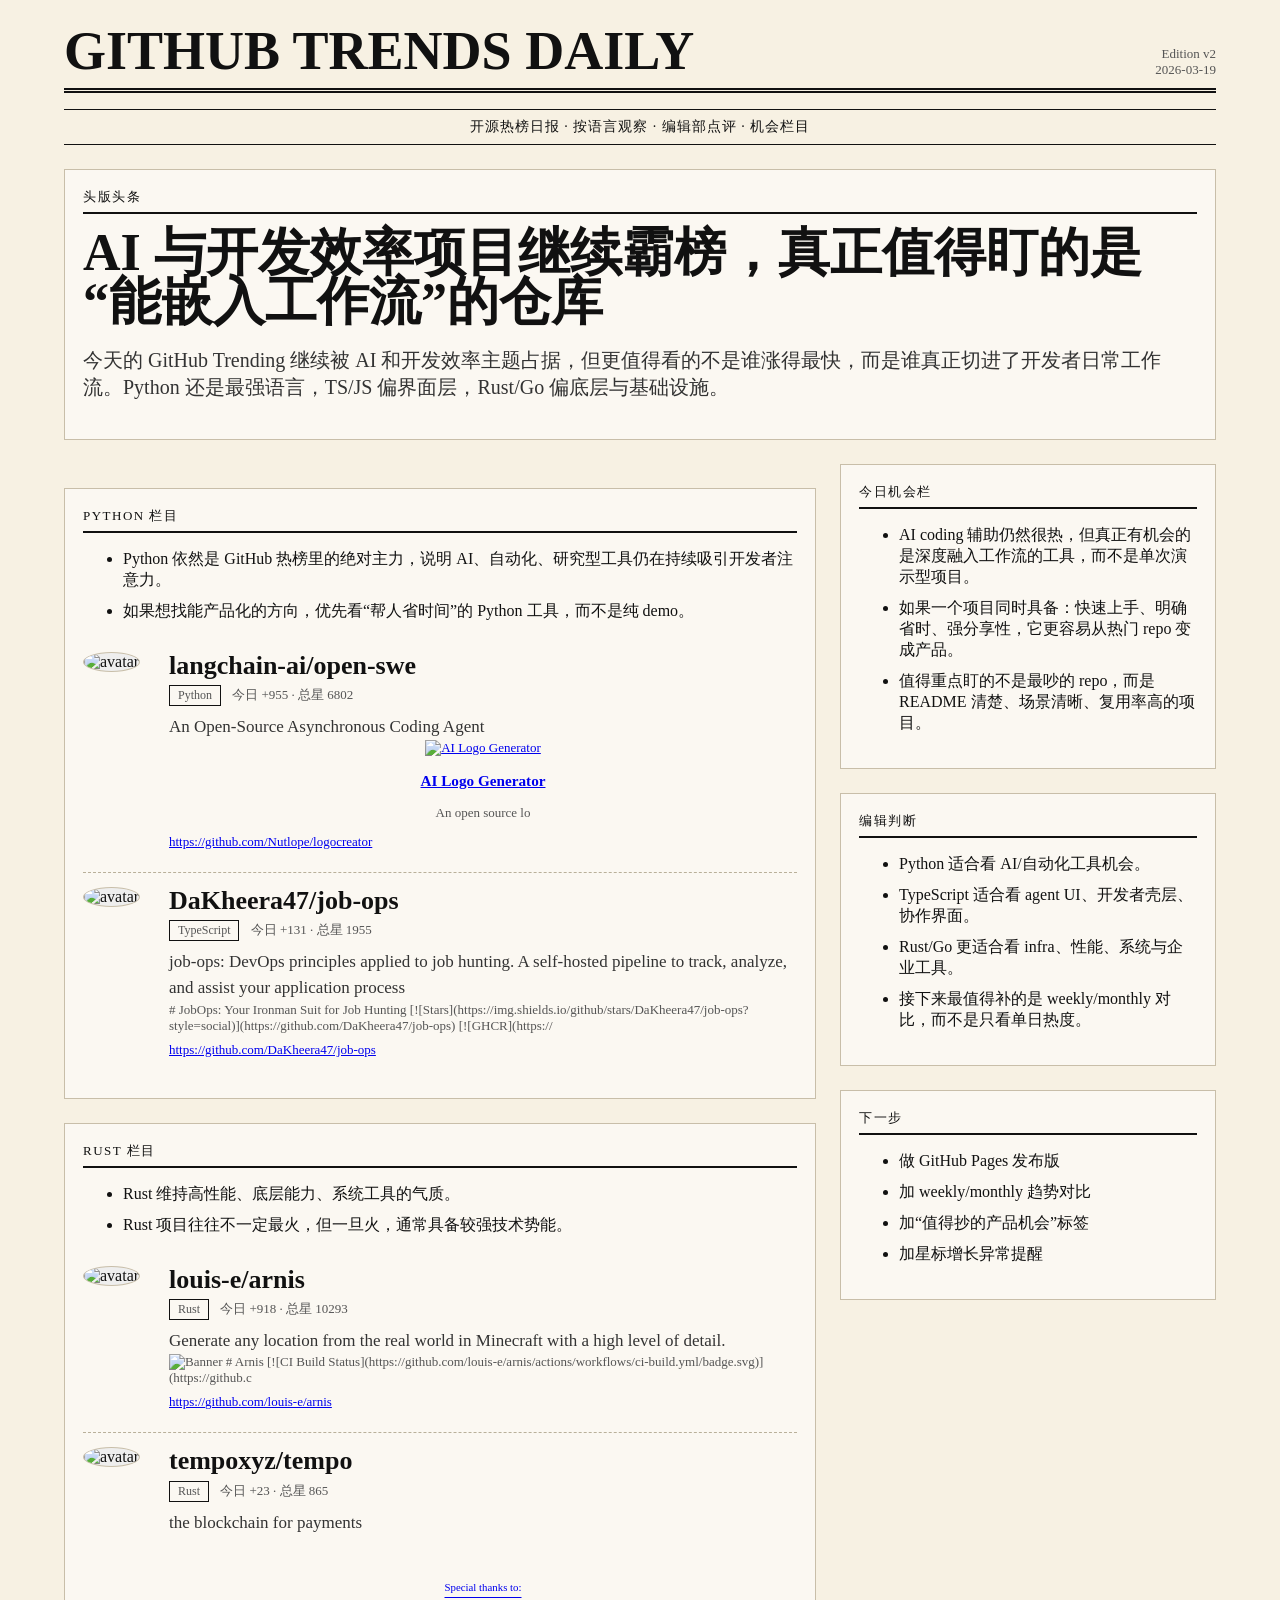
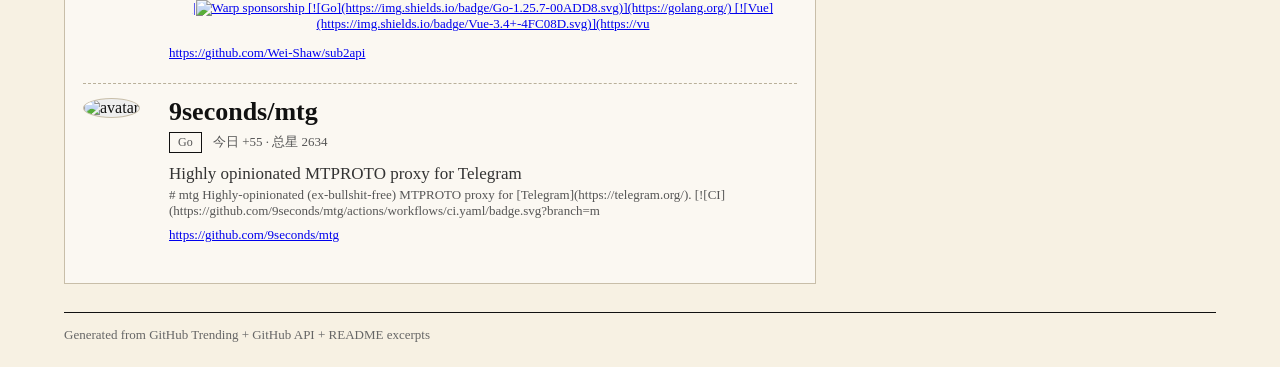
==== index.html @ e5a1c809 "init: publish GitHub Trends Daily site" ====
<!doctype html><html lang='zh-CN'><head><meta charset='utf-8'/><meta name='viewport' content='width=device-width, initial-scale=1'/><title>GitHub Trends Daily v2 - 2026-03-19</title><link rel='stylesheet' href='./assets/styles.css'/></head><body><div class='wrap'><div class='top'><div class='brand'>GitHub Trends Daily</div><div class='edition'>Edition v2<br>2026-03-19</div></div><div class='sub'>开源热榜日报 · 按语言观察 · 编辑部点评 · 机会栏目</div><section class='hero'><div class='section'>头版头条</div><h1>AI 与开发效率项目继续霸榜，真正值得盯的是“能嵌入工作流”的仓库</h1><p>今天的 GitHub Trending 继续被 AI 和开发效率主题占据，但更值得看的不是谁涨得最快，而是谁真正切进了开发者日常工作流。Python 还是最强语言，TS/JS 偏界面层，Rust/Go 偏底层与基础设施。</p></section><div class='grid'><main><section class='panel' style='margin-top:24px;'><div class='section'>PYTHON 栏目</div><ul class='small'><li>Python 依然是 GitHub 热榜里的绝对主力，说明 AI、自动化、研究型工具仍在持续吸引开发者注意力。</li><li>如果想找能产品化的方向，优先看“帮人省时间”的 Python 工具，而不是纯 demo。</li></ul><article class='repo'><div><img class='avatar' src='https://avatars.githubusercontent.com/u/126733545?v=4' alt='avatar'></div><div><h3 class='title'>langchain-ai/open-swe</h3><div class='meta'><span class='tag'>Python</span> 今日 +955 · 总星 6802</div><div class='desc'>An Open-Source Asynchronous Coding Agent</div><div class='meta'><div align="center"> <a href="https://github.com/langchain-ai/open-swe"> <picture> <source media="(prefers-color-scheme: dark)" srcset="static/dark.svg"> <source media="(prefers-co</div><div class='meta'><a href='https://github.com/langchain-ai/open-swe' target='_blank'>https://github.com/langchain-ai/open-swe</a></div></div></article><article class='repo'><div><img class='avatar' src='' alt='avatar'></div><div><h3 class='title'>sponsors/unslothai</h3><div class='meta'><span class='tag'>Python</span> 今日 +1,259 · 总星 ?</div><div class='desc'>暂无描述。</div><div class='meta'></div><div class='meta'><a href='https://github.com/sponsors/unslothai' target='_blank'>https://github.com/sponsors/unslothai</a></div></div></article><article class='repo'><div><img class='avatar' src='https://avatars.githubusercontent.com/u/206978897?v=4' alt='avatar'></div><div><h3 class='title'>newton-physics/newton</h3><div class='meta'><span class='tag'>Python</span> 今日 +345 · 总星 3106</div><div class='desc'>An open-source, GPU-accelerated physics simulation engine built upon NVIDIA Warp, specifically targeting roboticists and simulation researchers.</div><div class='meta'>[![License](https://img.shields.io/badge/License-Apache_2.0-blue.svg)](https://opensource.org/licenses/Apache-2.0) ![GitHub commit activity](https://img.shields.io/github/commit-ac</div><div class='meta'><a href='https://github.com/newton-physics/newton' target='_blank'>https://github.com/newton-physics/newton</a></div></div></article></section><section class='panel' style='margin-top:24px;'><div class='section'>TYPESCRIPT 栏目</div><ul class='small'><li>TypeScript 热榜更偏前端交互、agent 外壳、开发者工作台。</li><li>这类项目更容易变成“看起来很酷”，但是否高频使用要打问号。</li></ul><article class='repo'><div><img class='avatar' src='https://avatars.githubusercontent.com/u/189210346?v=4' alt='avatar'></div><div><h3 class='title'>shareAI-lab/learn-claude-code</h3><div class='meta'><span class='tag'>TypeScript</span> 今日 +1,458 · 总星 33230</div><div class='desc'>Bash is all you need -  A nano claude code–like 「agent harness」, built from 0 to 1</div><div class='meta'>[English](./README.md) | [中文](./README-zh.md) | [日本語](./README-ja.md) # Learn Claude Code -- Harness Engineering for Real Agents ## The Model IS the Agent Before we talk about code</div><div class='meta'><a href='https://github.com/shareAI-lab/learn-claude-code' target='_blank'>https://github.com/shareAI-lab/learn-claude-code</a></div></div></article><article class='repo'><div><img class='avatar' src='https://avatars.githubusercontent.com/u/63742054?v=4' alt='avatar'></div><div><h3 class='title'>Nutlope/logocreator</h3><div class='meta'><span class='tag'>TypeScript</span> 今日 +50 · 总星 6486</div><div class='desc'>A free + OSS logo generator powered by Flux on Together AI</div><div class='meta'><a href="https://www.logo-creator.io"> <img alt="AI Logo Generator" src="./public/og-image.png"> <h1 align="center">AI Logo Generator</h1> </a> <p align="center"> An open source lo</div><div class='meta'><a href='https://github.com/Nutlope/logocreator' target='_blank'>https://github.com/Nutlope/logocreator</a></div></div></article><article class='repo'><div><img class='avatar' src='https://avatars.githubusercontent.com/u/53654735?v=4' alt='avatar'></div><div><h3 class='title'>DaKheera47/job-ops</h3><div class='meta'><span class='tag'>TypeScript</span> 今日 +131 · 总星 1955</div><div class='desc'>job-ops: DevOps principles applied to job hunting. A self-hosted pipeline to track, analyze, and assist your application process</div><div class='meta'># JobOps: Your Ironman Suit for Job Hunting [![Stars](https://img.shields.io/github/stars/DaKheera47/job-ops?style=social)](https://github.com/DaKheera47/job-ops) [![GHCR](https://</div><div class='meta'><a href='https://github.com/DaKheera47/job-ops' target='_blank'>https://github.com/DaKheera47/job-ops</a></div></div></article></section><section class='panel' style='margin-top:24px;'><div class='section'>RUST 栏目</div><ul class='small'><li>Rust 维持高性能、底层能力、系统工具的气质。</li><li>Rust 项目往往不一定最火，但一旦火，通常具备较强技术势能。</li></ul><article class='repo'><div><img class='avatar' src='https://avatars.githubusercontent.com/u/44675238?v=4' alt='avatar'></div><div><h3 class='title'>louis-e/arnis</h3><div class='meta'><span class='tag'>Rust</span> 今日 +918 · 总星 10293</div><div class='desc'>Generate any location from the real world in Minecraft with a high level of detail.</div><div class='meta'><img src="assets/git/banner.png" width="100%" alt="Banner"> # Arnis [![CI Build Status](https://github.com/louis-e/arnis/actions/workflows/ci-build.yml/badge.svg)](https://github.c</div><div class='meta'><a href='https://github.com/louis-e/arnis' target='_blank'>https://github.com/louis-e/arnis</a></div></div></article><article class='repo'><div><img class='avatar' src='https://avatars.githubusercontent.com/u/211589300?v=4' alt='avatar'></div><div><h3 class='title'>tempoxyz/tempo</h3><div class='meta'><span class='tag'>Rust</span> 今日 +23 · 总星 865</div><div class='desc'>the blockchain for payments</div><div class='meta'><br> <br> <p align="center"> <a href="https://tempo.xyz"> <picture> <source media="(prefers-color-scheme: dark)" srcset="https://raw.githubusercontent.com/tempoxyz/.github/refs/hea</div><div class='meta'><a href='https://github.com/tempoxyz/tempo' target='_blank'>https://github.com/tempoxyz/tempo</a></div></div></article><article class='repo'><div><img class='avatar' src='https://avatars.githubusercontent.com/u/17523360?v=4' alt='avatar'></div><div><h3 class='title'>sxyazi/yazi</h3><div class='meta'><span class='tag'>Rust</span> 今日 +163 · 总星 34748</div><div class='desc'>💥 Blazing fast terminal file manager written in Rust, based on async I/O.</div><div class='meta'><div align="center"> <sup>Special thanks to:</sup><br> |<a href="https://go.warp.dev/yazi" target="_blank"><img alt="Warp sponsorship" width=350 src="https://github.com/warpdotdev/</div><div class='meta'><a href='https://github.com/sxyazi/yazi' target='_blank'>https://github.com/sxyazi/yazi</a></div></div></article></section><section class='panel' style='margin-top:24px;'><div class='section'>GO 栏目</div><ul class='small'><li>Go 更适合云基础设施、服务端工具和运维相关方向。</li><li>如果想看“企业会不会真用”，Go 榜单通常比纯前端榜单更有参考性。</li></ul><article class='repo'><div><img class='avatar' src='' alt='avatar'></div><div><h3 class='title'>sponsors/mudler</h3><div class='meta'><span class='tag'>Go</span> 今日 +144 · 总星 ?</div><div class='desc'>暂无描述。</div><div class='meta'></div><div class='meta'><a href='https://github.com/sponsors/mudler' target='_blank'>https://github.com/sponsors/mudler</a></div></div></article><article class='repo'><div><img class='avatar' src='https://avatars.githubusercontent.com/u/26101719?v=4' alt='avatar'></div><div><h3 class='title'>Wei-Shaw/sub2api</h3><div class='meta'><span class='tag'>Go</span> 今日 +442 · 总星 7060</div><div class='desc'>Sub2API-CRS2 一站式开源中转服务，让 Claude、Openai 、Gemini、Antigravity订阅统一接入，支持拼车共享，更高效分摊成本，原生工具无缝使用。</div><div class='meta'># Sub2API <div align="center"> [![Go](https://img.shields.io/badge/Go-1.25.7-00ADD8.svg)](https://golang.org/) [![Vue](https://img.shields.io/badge/Vue-3.4+-4FC08D.svg)](https://vu</div><div class='meta'><a href='https://github.com/Wei-Shaw/sub2api' target='_blank'>https://github.com/Wei-Shaw/sub2api</a></div></div></article><article class='repo'><div><img class='avatar' src='https://avatars.githubusercontent.com/u/831613?v=4' alt='avatar'></div><div><h3 class='title'>9seconds/mtg</h3><div class='meta'><span class='tag'>Go</span> 今日 +55 · 总星 2634</div><div class='desc'>Highly opinionated MTPROTO proxy for Telegram</div><div class='meta'># mtg Highly-opinionated (ex-bullshit-free) MTPROTO proxy for [Telegram](https://telegram.org/). [![CI](https://github.com/9seconds/mtg/actions/workflows/ci.yaml/badge.svg?branch=m</div><div class='meta'><a href='https://github.com/9seconds/mtg' target='_blank'>https://github.com/9seconds/mtg</a></div></div></article></section></main><aside><section class='card'><div class='section'>今日机会栏</div><ul class='small'><li>AI coding 辅助仍然很热，但真正有机会的是深度融入工作流的工具，而不是单次演示型项目。</li><li>如果一个项目同时具备：快速上手、明确省时、强分享性，它更容易从热门 repo 变成产品。</li><li>值得重点盯的不是最吵的 repo，而是 README 清楚、场景清晰、复用率高的项目。</li></ul></section><section class='card' style='margin-top:24px;'><div class='section'>编辑判断</div><ul class='small'><li>Python 适合看 AI/自动化工具机会。</li><li>TypeScript 适合看 agent UI、开发者壳层、协作界面。</li><li>Rust/Go 更适合看 infra、性能、系统与企业工具。</li><li>接下来最值得补的是 weekly/monthly 对比，而不是只看单日热度。</li></ul></section><section class='card' style='margin-top:24px;'><div class='section'>下一步</div><ul class='small'><li>做 GitHub Pages 发布版</li><li>加 weekly/monthly 趋势对比</li><li>加“值得抄的产品机会”标签</li><li>加星标增长异常提醒</li></ul></section></aside></div><div class='footer'>Generated from GitHub Trending + GitHub API + README excerpts</div></div></body></html>
---- assets/styles.css ----
:root{--paper:#f7f1e3;--ink:#111;--muted:#555;--line:#c8bea9;}*{box-sizing:border-box}body{margin:0;background:var(--paper);color:var(--ink);font-family:Georgia,"Times New Roman",serif}.wrap{max-width:1200px;margin:0 auto;padding:24px}.top{display:flex;justify-content:space-between;align-items:end;border-bottom:5px double #111;padding-bottom:10px}.brand{font-size:54px;font-weight:700;text-transform:uppercase;line-height:1}.edition{text-align:right;color:var(--muted);font-size:13px}.sub{margin:16px 0 24px;padding:8px 0;border-top:1px solid #111;border-bottom:1px solid #111;text-align:center;text-transform:uppercase;letter-spacing:1px;font-size:14px}.hero{border:1px solid var(--line);padding:18px;background:rgba(255,255,255,.55)}.hero h1{font-size:52px;line-height:.95;margin:0 0 12px}.hero p{font-size:20px;color:#333}.grid{display:grid;grid-template-columns:2fr 1fr;gap:24px;margin-top:24px}.panel,.card{border:1px solid var(--line);padding:18px;background:rgba(255,255,255,.55)}.section{font-size:13px;text-transform:uppercase;letter-spacing:1.5px;border-bottom:2px solid #111;padding-bottom:6px;margin-bottom:14px}.repo{display:grid;grid-template-columns:72px 1fr;gap:14px;padding:14px 0;border-bottom:1px dashed #b9b09a}.repo:last-child{border-bottom:none}.avatar{width:72px;height:72px;border-radius:50%;border:1px solid var(--line);object-fit:cover;background:#eee}.title{font-size:26px;line-height:1.05;margin:0 0 6px}.meta{font-size:13px;color:var(--muted);margin-bottom:8px}.desc{font-size:17px;line-height:1.55;color:#333}.tag{display:inline-block;border:1px solid #111;padding:2px 8px;font-size:12px;margin-right:8px}.small li{margin-bottom:10px}.footer{margin-top:28px;padding-top:14px;border-top:1px solid #111;color:#666;font-size:13px}@media (max-width:960px){.grid{grid-template-columns:1fr}.brand{font-size:40px}.hero h1{font-size:38px}.repo{grid-template-columns:1fr}.avatar{width:56px;height:56px}}
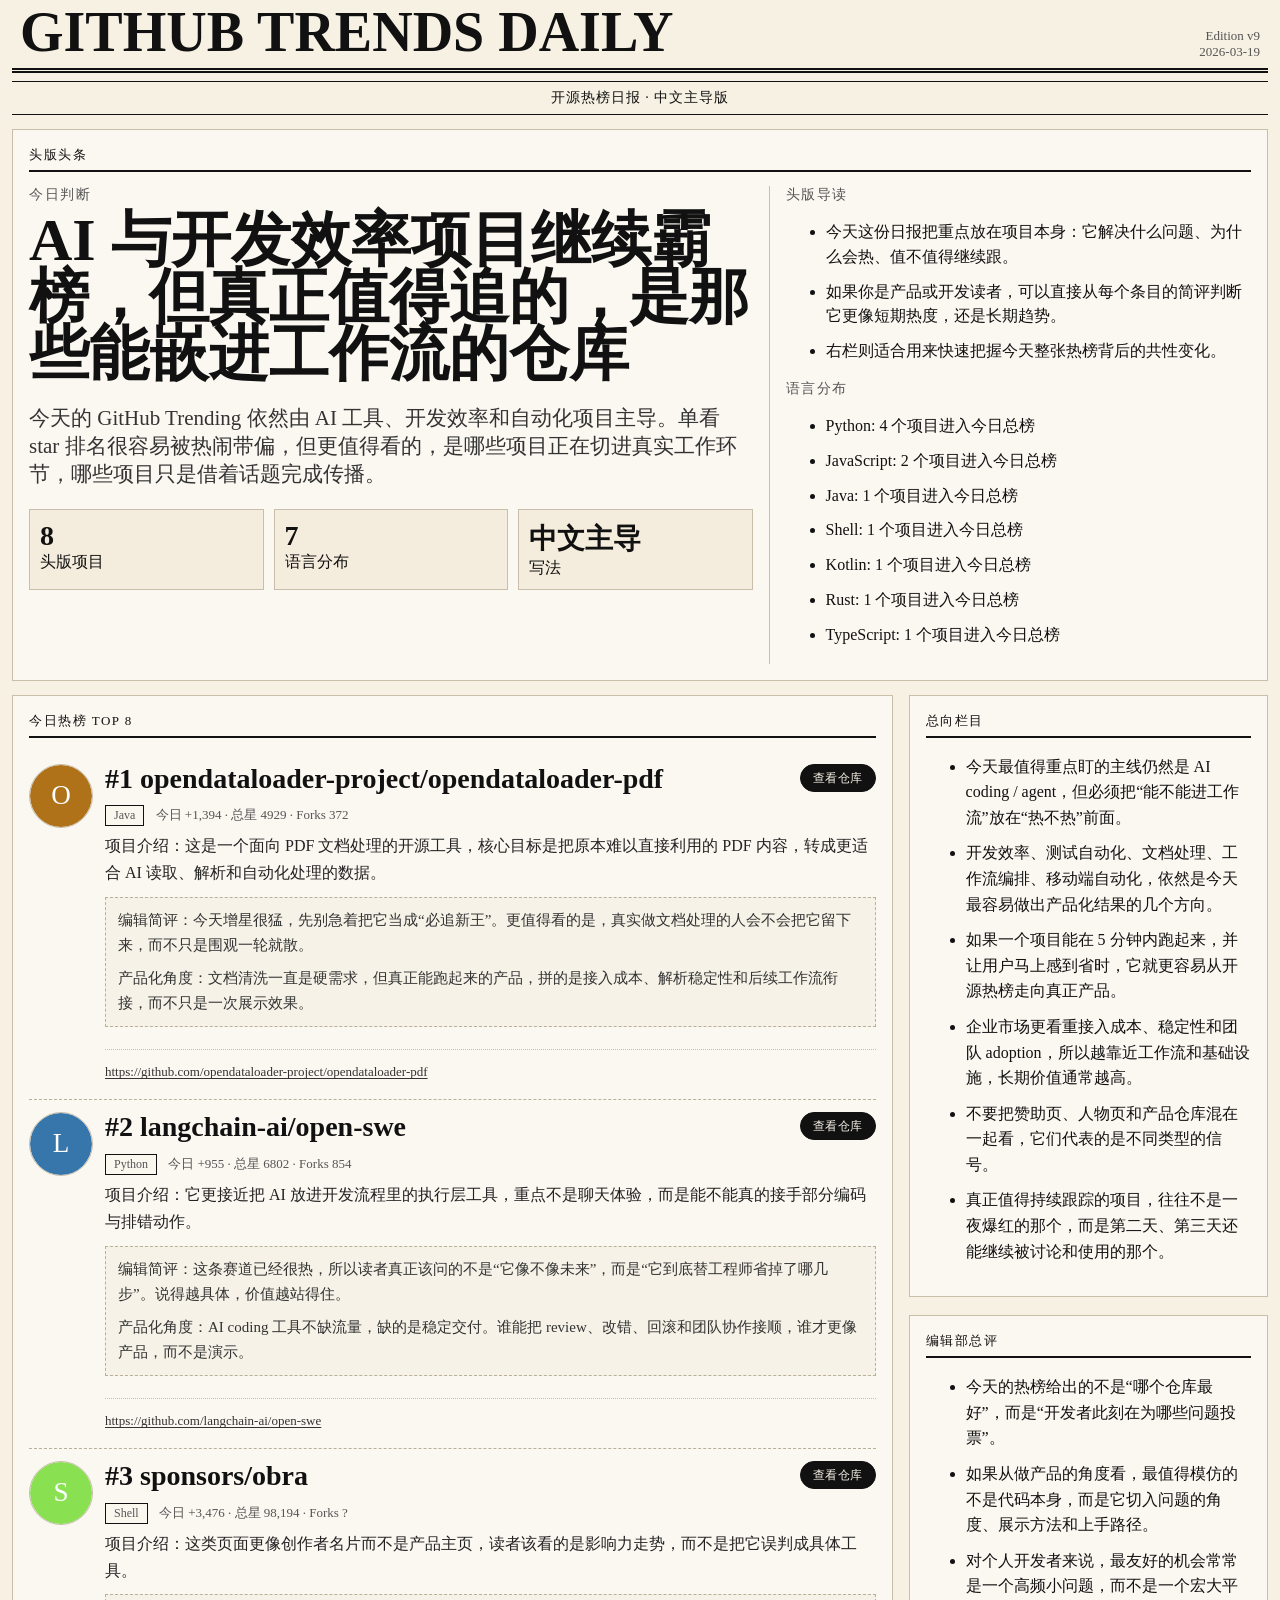
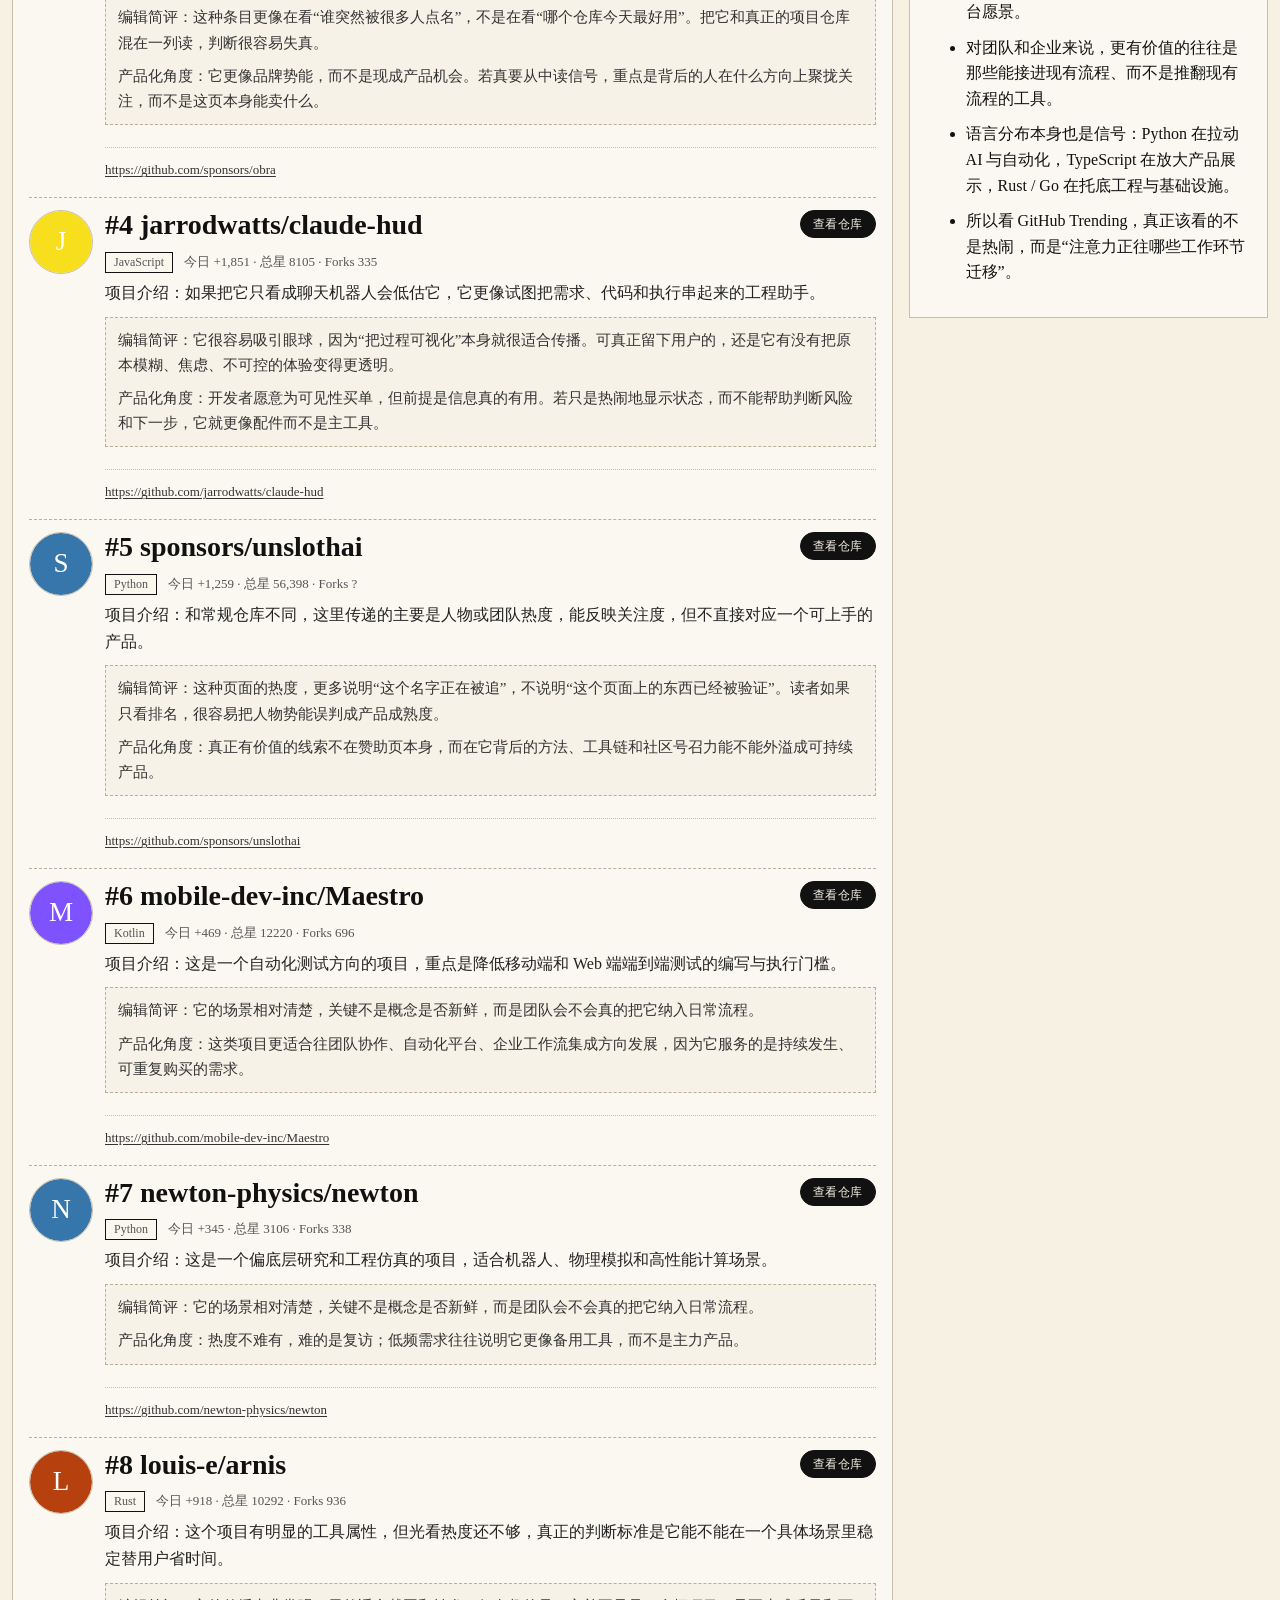
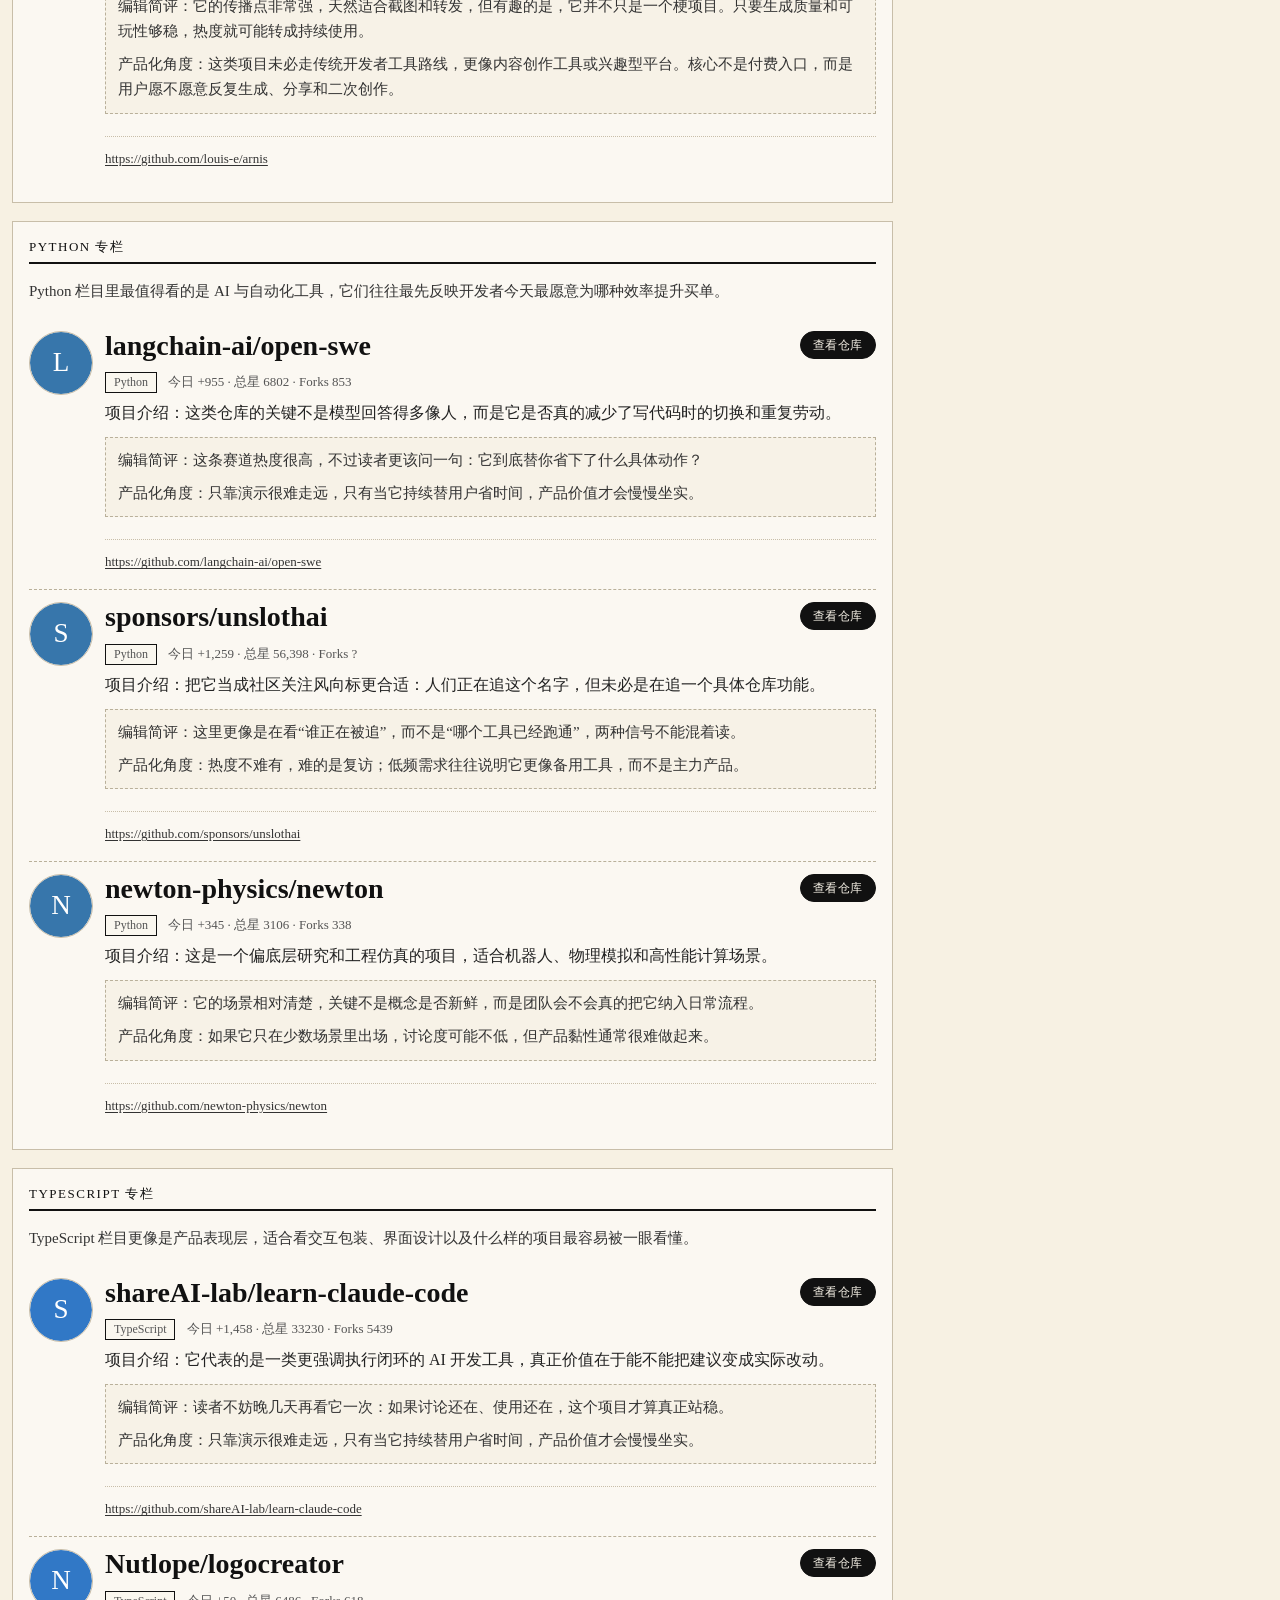
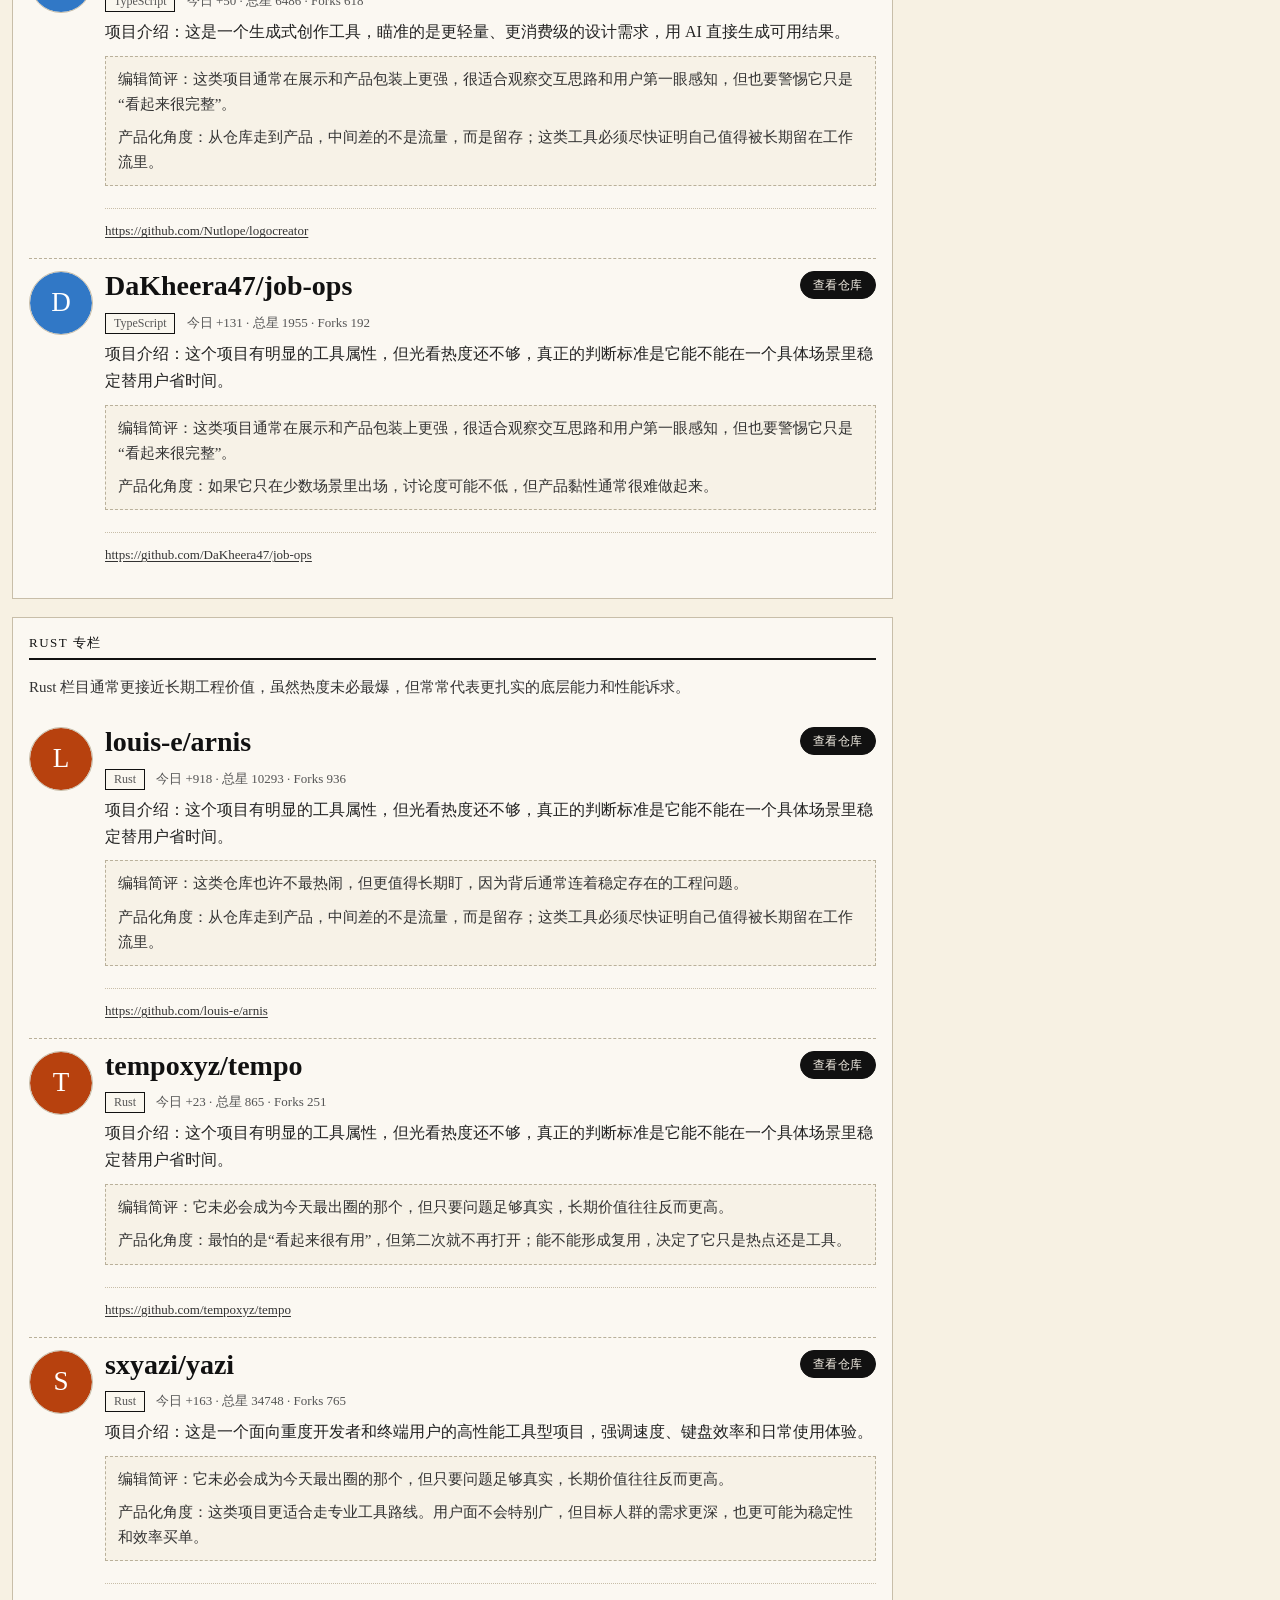
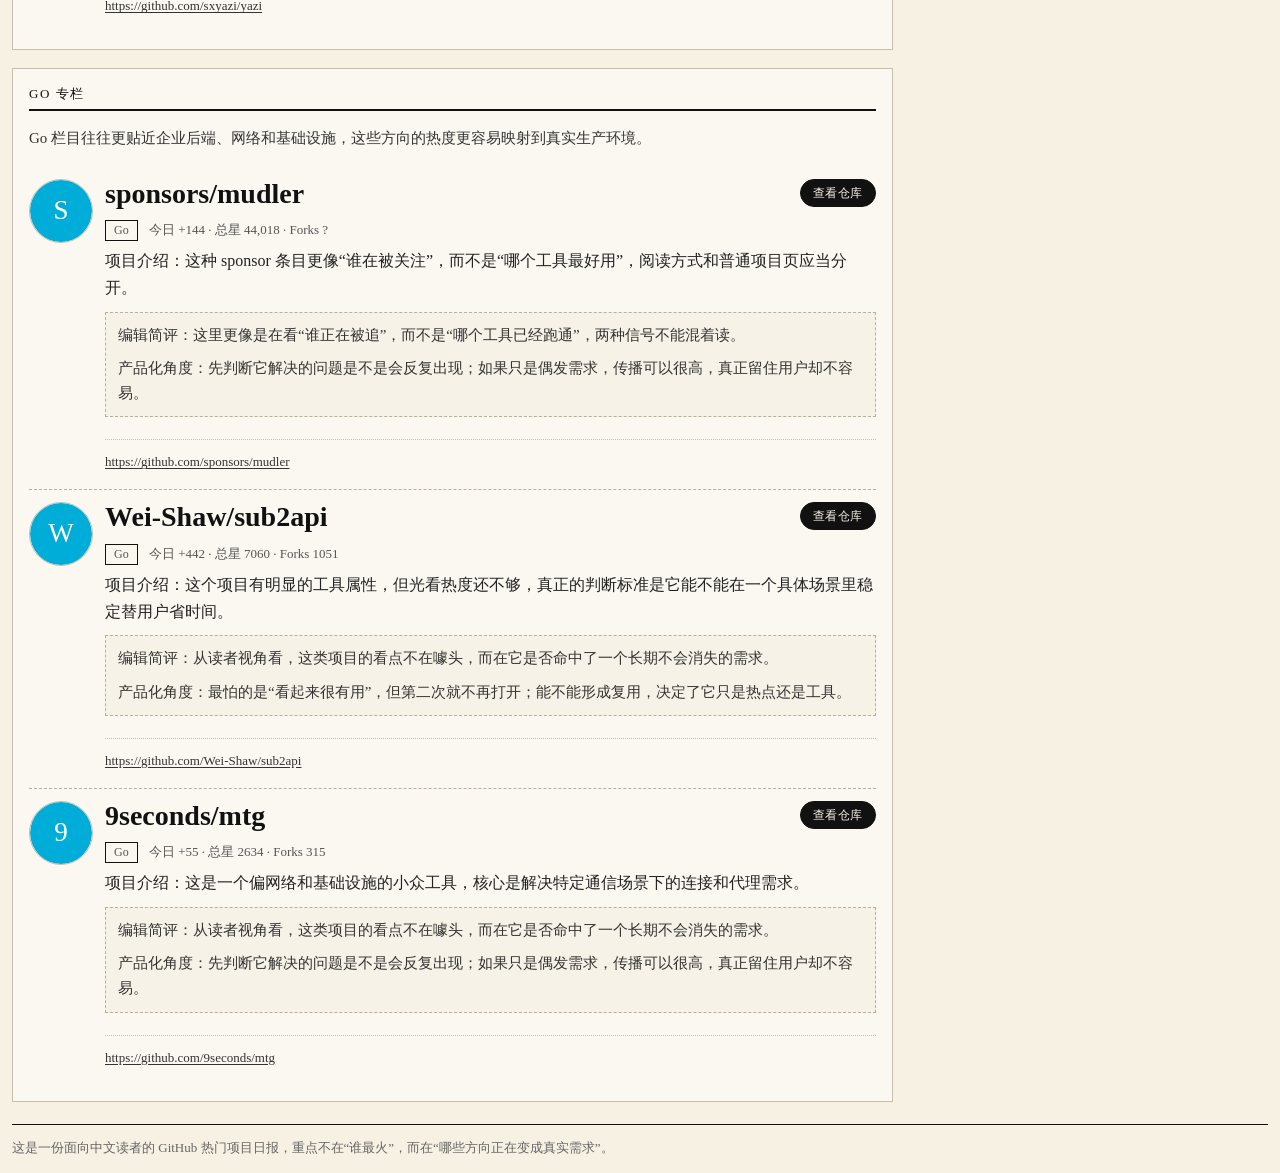
==== commit 3b65ec9e: "chore: publish latest local site snapshot" ====
--- a/index.html
+++ b/index.html
@@ -1 +1 @@
-<!doctype html><html lang='zh-CN'><head><meta charset='utf-8'/><meta name='viewport' content='width=device-width, initial-scale=1'/><title>GitHub Trends Daily v2 - 2026-03-19</title><link rel='stylesheet' href='./assets/styles.css'/></head><body><div class='wrap'><div class='top'><div class='brand'>GitHub Trends Daily</div><div class='edition'>Edition v2<br>2026-03-19</div></div><div class='sub'>开源热榜日报 · 按语言观察 · 编辑部点评 · 机会栏目</div><section class='hero'><div class='section'>头版头条</div><h1>AI 与开发效率项目继续霸榜，真正值得盯的是“能嵌入工作流”的仓库</h1><p>今天的 GitHub Trending 继续被 AI 和开发效率主题占据，但更值得看的不是谁涨得最快，而是谁真正切进了开发者日常工作流。Python 还是最强语言，TS/JS 偏界面层，Rust/Go 偏底层与基础设施。</p></section><div class='grid'><main><section class='panel' style='margin-top:24px;'><div class='section'>PYTHON 栏目</div><ul class='small'><li>Python 依然是 GitHub 热榜里的绝对主力，说明 AI、自动化、研究型工具仍在持续吸引开发者注意力。</li><li>如果想找能产品化的方向，优先看“帮人省时间”的 Python 工具，而不是纯 demo。</li></ul><article class='repo'><div><img class='avatar' src='https://avatars.githubusercontent.com/u/126733545?v=4' alt='avatar'></div><div><h3 class='title'>langchain-ai/open-swe</h3><div class='meta'><span class='tag'>Python</span> 今日 +955 · 总星 6802</div><div class='desc'>An Open-Source Asynchronous Coding Agent</div><div class='meta'><div align="center"> <a href="https://github.com/langchain-ai/open-swe"> <picture> <source media="(prefers-color-scheme: dark)" srcset="static/dark.svg"> <source media="(prefers-co</div><div class='meta'><a href='https://github.com/langchain-ai/open-swe' target='_blank'>https://github.com/langchain-ai/open-swe</a></div></div></article><article class='repo'><div><img class='avatar' src='' alt='avatar'></div><div><h3 class='title'>sponsors/unslothai</h3><div class='meta'><span class='tag'>Python</span> 今日 +1,259 · 总星 ?</div><div class='desc'>暂无描述。</div><div class='meta'></div><div class='meta'><a href='https://github.com/sponsors/unslothai' target='_blank'>https://github.com/sponsors/unslothai</a></div></div></article><article class='repo'><div><img class='avatar' src='https://avatars.githubusercontent.com/u/206978897?v=4' alt='avatar'></div><div><h3 class='title'>newton-physics/newton</h3><div class='meta'><span class='tag'>Python</span> 今日 +345 · 总星 3106</div><div class='desc'>An open-source, GPU-accelerated physics simulation engine built upon NVIDIA Warp, specifically targeting roboticists and simulation researchers.</div><div class='meta'>[![License](https://img.shields.io/badge/License-Apache_2.0-blue.svg)](https://opensource.org/licenses/Apache-2.0) ![GitHub commit activity](https://img.shields.io/github/commit-ac</div><div class='meta'><a href='https://github.com/newton-physics/newton' target='_blank'>https://github.com/newton-physics/newton</a></div></div></article></section><section class='panel' style='margin-top:24px;'><div class='section'>TYPESCRIPT 栏目</div><ul class='small'><li>TypeScript 热榜更偏前端交互、agent 外壳、开发者工作台。</li><li>这类项目更容易变成“看起来很酷”，但是否高频使用要打问号。</li></ul><article class='repo'><div><img class='avatar' src='https://avatars.githubusercontent.com/u/189210346?v=4' alt='avatar'></div><div><h3 class='title'>shareAI-lab/learn-claude-code</h3><div class='meta'><span class='tag'>TypeScript</span> 今日 +1,458 · 总星 33230</div><div class='desc'>Bash is all you need -  A nano claude code–like 「agent harness」, built from 0 to 1</div><div class='meta'>[English](./README.md) | [中文](./README-zh.md) | [日本語](./README-ja.md) # Learn Claude Code -- Harness Engineering for Real Agents ## The Model IS the Agent Before we talk about code</div><div class='meta'><a href='https://github.com/shareAI-lab/learn-claude-code' target='_blank'>https://github.com/shareAI-lab/learn-claude-code</a></div></div></article><article class='repo'><div><img class='avatar' src='https://avatars.githubusercontent.com/u/63742054?v=4' alt='avatar'></div><div><h3 class='title'>Nutlope/logocreator</h3><div class='meta'><span class='tag'>TypeScript</span> 今日 +50 · 总星 6486</div><div class='desc'>A free + OSS logo generator powered by Flux on Together AI</div><div class='meta'><a href="https://www.logo-creator.io"> <img alt="AI Logo Generator" src="./public/og-image.png"> <h1 align="center">AI Logo Generator</h1> </a> <p align="center"> An open source lo</div><div class='meta'><a href='https://github.com/Nutlope/logocreator' target='_blank'>https://github.com/Nutlope/logocreator</a></div></div></article><article class='repo'><div><img class='avatar' src='https://avatars.githubusercontent.com/u/53654735?v=4' alt='avatar'></div><div><h3 class='title'>DaKheera47/job-ops</h3><div class='meta'><span class='tag'>TypeScript</span> 今日 +131 · 总星 1955</div><div class='desc'>job-ops: DevOps principles applied to job hunting. A self-hosted pipeline to track, analyze, and assist your application process</div><div class='meta'># JobOps: Your Ironman Suit for Job Hunting [![Stars](https://img.shields.io/github/stars/DaKheera47/job-ops?style=social)](https://github.com/DaKheera47/job-ops) [![GHCR](https://</div><div class='meta'><a href='https://github.com/DaKheera47/job-ops' target='_blank'>https://github.com/DaKheera47/job-ops</a></div></div></article></section><section class='panel' style='margin-top:24px;'><div class='section'>RUST 栏目</div><ul class='small'><li>Rust 维持高性能、底层能力、系统工具的气质。</li><li>Rust 项目往往不一定最火，但一旦火，通常具备较强技术势能。</li></ul><article class='repo'><div><img class='avatar' src='https://avatars.githubusercontent.com/u/44675238?v=4' alt='avatar'></div><div><h3 class='title'>louis-e/arnis</h3><div class='meta'><span class='tag'>Rust</span> 今日 +918 · 总星 10293</div><div class='desc'>Generate any location from the real world in Minecraft with a high level of detail.</div><div class='meta'><img src="assets/git/banner.png" width="100%" alt="Banner"> # Arnis [![CI Build Status](https://github.com/louis-e/arnis/actions/workflows/ci-build.yml/badge.svg)](https://github.c</div><div class='meta'><a href='https://github.com/louis-e/arnis' target='_blank'>https://github.com/louis-e/arnis</a></div></div></article><article class='repo'><div><img class='avatar' src='https://avatars.githubusercontent.com/u/211589300?v=4' alt='avatar'></div><div><h3 class='title'>tempoxyz/tempo</h3><div class='meta'><span class='tag'>Rust</span> 今日 +23 · 总星 865</div><div class='desc'>the blockchain for payments</div><div class='meta'><br> <br> <p align="center"> <a href="https://tempo.xyz"> <picture> <source media="(prefers-color-scheme: dark)" srcset="https://raw.githubusercontent.com/tempoxyz/.github/refs/hea</div><div class='meta'><a href='https://github.com/tempoxyz/tempo' target='_blank'>https://github.com/tempoxyz/tempo</a></div></div></article><article class='repo'><div><img class='avatar' src='https://avatars.githubusercontent.com/u/17523360?v=4' alt='avatar'></div><div><h3 class='title'>sxyazi/yazi</h3><div class='meta'><span class='tag'>Rust</span> 今日 +163 · 总星 34748</div><div class='desc'>💥 Blazing fast terminal file manager written in Rust, based on async I/O.</div><div class='meta'><div align="center"> <sup>Special thanks to:</sup><br> |<a href="https://go.warp.dev/yazi" target="_blank"><img alt="Warp sponsorship" width=350 src="https://github.com/warpdotdev/</div><div class='meta'><a href='https://github.com/sxyazi/yazi' target='_blank'>https://github.com/sxyazi/yazi</a></div></div></article></section><section class='panel' style='margin-top:24px;'><div class='section'>GO 栏目</div><ul class='small'><li>Go 更适合云基础设施、服务端工具和运维相关方向。</li><li>如果想看“企业会不会真用”，Go 榜单通常比纯前端榜单更有参考性。</li></ul><article class='repo'><div><img class='avatar' src='' alt='avatar'></div><div><h3 class='title'>sponsors/mudler</h3><div class='meta'><span class='tag'>Go</span> 今日 +144 · 总星 ?</div><div class='desc'>暂无描述。</div><div class='meta'></div><div class='meta'><a href='https://github.com/sponsors/mudler' target='_blank'>https://github.com/sponsors/mudler</a></div></div></article><article class='repo'><div><img class='avatar' src='https://avatars.githubusercontent.com/u/26101719?v=4' alt='avatar'></div><div><h3 class='title'>Wei-Shaw/sub2api</h3><div class='meta'><span class='tag'>Go</span> 今日 +442 · 总星 7060</div><div class='desc'>Sub2API-CRS2 一站式开源中转服务，让 Claude、Openai 、Gemini、Antigravity订阅统一接入，支持拼车共享，更高效分摊成本，原生工具无缝使用。</div><div class='meta'># Sub2API <div align="center"> [![Go](https://img.shields.io/badge/Go-1.25.7-00ADD8.svg)](https://golang.org/) [![Vue](https://img.shields.io/badge/Vue-3.4+-4FC08D.svg)](https://vu</div><div class='meta'><a href='https://github.com/Wei-Shaw/sub2api' target='_blank'>https://github.com/Wei-Shaw/sub2api</a></div></div></article><article class='repo'><div><img class='avatar' src='https://avatars.githubusercontent.com/u/831613?v=4' alt='avatar'></div><div><h3 class='title'>9seconds/mtg</h3><div class='meta'><span class='tag'>Go</span> 今日 +55 · 总星 2634</div><div class='desc'>Highly opinionated MTPROTO proxy for Telegram</div><div class='meta'># mtg Highly-opinionated (ex-bullshit-free) MTPROTO proxy for [Telegram](https://telegram.org/). [![CI](https://github.com/9seconds/mtg/actions/workflows/ci.yaml/badge.svg?branch=m</div><div class='meta'><a href='https://github.com/9seconds/mtg' target='_blank'>https://github.com/9seconds/mtg</a></div></div></article></section></main><aside><section class='card'><div class='section'>今日机会栏</div><ul class='small'><li>AI coding 辅助仍然很热，但真正有机会的是深度融入工作流的工具，而不是单次演示型项目。</li><li>如果一个项目同时具备：快速上手、明确省时、强分享性，它更容易从热门 repo 变成产品。</li><li>值得重点盯的不是最吵的 repo，而是 README 清楚、场景清晰、复用率高的项目。</li></ul></section><section class='card' style='margin-top:24px;'><div class='section'>编辑判断</div><ul class='small'><li>Python 适合看 AI/自动化工具机会。</li><li>TypeScript 适合看 agent UI、开发者壳层、协作界面。</li><li>Rust/Go 更适合看 infra、性能、系统与企业工具。</li><li>接下来最值得补的是 weekly/monthly 对比，而不是只看单日热度。</li></ul></section><section class='card' style='margin-top:24px;'><div class='section'>下一步</div><ul class='small'><li>做 GitHub Pages 发布版</li><li>加 weekly/monthly 趋势对比</li><li>加“值得抄的产品机会”标签</li><li>加星标增长异常提醒</li></ul></section></aside></div><div class='footer'>Generated from GitHub Trending + GitHub API + README excerpts</div></div></body></html>+<!doctype html><html lang='zh-CN'><head><meta charset='utf-8'/><meta name='viewport' content='width=device-width, initial-scale=1'/><title>GitHub Trends Daily：2026-03-19 GitHub 热门项目日报</title><meta name='description' content='用中文快速读完今天 GitHub Trending：哪些项目真的值得跟、哪些只是热度信号，以及 AI、自动化、Rust、Go 等方向的变化。'/><meta name='robots' content='index,follow'/><meta property='og:title' content='GitHub Trends Daily：2026-03-19 GitHub 热门项目日报'/><meta property='og:description' content='中文读版 GitHub Trending，聚焦真正值得跟踪的热门项目与工程趋势。'/><meta property='og:type' content='website'/><meta property='og:locale' content='zh_CN'/><link rel='canonical' href='https://link7771.github.io/github-trends-daily/'/><script type='application/ld+json'>{"@context":"https://schema.org","@type":"NewsArticle","headline":"GitHub Trends Daily：2026-03-19 GitHub 热门项目日报","description":"用中文快速读完今天 GitHub Trending：哪些项目真的值得跟、哪些只是热度信号，以及 AI、自动化、Rust、Go 等方向的变化。","datePublished":"2026-03-19","dateModified":"2026-03-19","inLanguage":"zh-CN","mainEntityOfPage":"https://link7771.github.io/github-trends-daily/"}</script><link rel='stylesheet' href='./assets/styles.css'/></head><body><div class='wrap'><a class='skip-link' href='#main-content'>跳到正文</a><div class='top'><div class='brand'>GitHub Trends Daily</div><div class='edition'>Edition v9<br>2026-03-19</div></div><div class='sub'>开源热榜日报 · 中文主导版</div><section class='hero'><div class='section'>头版头条</div><div class='hero-grid'><div><div class='hero-kicker'>今日判断</div><h1>AI 与开发效率项目继续霸榜，但真正值得追的，是那些能嵌进工作流的仓库</h1><p>今天的 GitHub Trending 依然由 AI 工具、开发效率和自动化项目主导。单看 star 排名很容易被热闹带偏，但更值得看的，是哪些项目正在切进真实工作环节，哪些项目只是借着话题完成传播。</p><div class='statbox'><div class='stat'><strong>8</strong>头版项目</div><div class='stat'><strong>7</strong>语言分布</div><div class='stat'><strong>中文主导</strong>写法</div></div></div><div class='hero-side'><div class='hero-kicker'>头版导读</div><ul class='hero-list'><li>今天这份日报把重点放在项目本身：它解决什么问题、为什么会热、值不值得继续跟。</li><li>如果你是产品或开发读者，可以直接从每个条目的简评判断它更像短期热度，还是长期趋势。</li><li>右栏则适合用来快速把握今天整张热榜背后的共性变化。</li></ul><div class='hero-kicker' style='margin-top:14px;'>语言分布</div><ul class='hero-list'><li>Python: 4 个项目进入今日总榜</li><li>JavaScript: 2 个项目进入今日总榜</li><li>Java: 1 个项目进入今日总榜</li><li>Shell: 1 个项目进入今日总榜</li><li>Kotlin: 1 个项目进入今日总榜</li><li>Rust: 1 个项目进入今日总榜</li><li>TypeScript: 1 个项目进入今日总榜</li></ul></div></div></section><div class='grid'><main class='leftcol' id='main-content'><section class='panel'><div class='section'>今日热榜 Top 8</div><article class='repo'><div><img class='avatar' src='[data-uri]' alt='opendataloader-project/opendataloader-pdf'></div><div class='repo-main'><div class='repo-head'><h3 class='title'>#1 opendataloader-project/opendataloader-pdf</h3><a class='detail-btn' href='https://github.com/opendataloader-project/opendataloader-pdf' target='_blank' rel='noopener noreferrer' aria-label='查看 opendataloader-project/opendataloader-pdf 的 GitHub 仓库详情'>查看仓库</a></div><div class='meta'><span class='tag'>Java</span> 今日 +1,394 · 总星 4929 · Forks 372</div><div class='introline'>项目介绍：这是一个面向 PDF 文档处理的开源工具，核心目标是把原本难以直接利用的 PDF 内容，转成更适合 AI 读取、解析和自动化处理的数据。</div><div class='commentary'><p>编辑简评：今天增星很猛，先别急着把它当成“必追新王”。更值得看的是，真实做文档处理的人会不会把它留下来，而不只是围观一轮就散。</p><p>产品化角度：文档清洗一直是硬需求，但真正能跑起来的产品，拼的是接入成本、解析稳定性和后续工作流衔接，而不只是一次展示效果。</p></div><div class='meta repo-link'><a href='https://github.com/opendataloader-project/opendataloader-pdf' target='_blank'>https://github.com/opendataloader-project/opendataloader-pdf</a></div></div></article><article class='repo'><div><img class='avatar' src='[data-uri]' alt='langchain-ai/open-swe'></div><div class='repo-main'><div class='repo-head'><h3 class='title'>#2 langchain-ai/open-swe</h3><a class='detail-btn' href='https://github.com/langchain-ai/open-swe' target='_blank' rel='noopener noreferrer'>查看仓库</a></div><div class='meta'><span class='tag'>Python</span> 今日 +955 · 总星 6802 · Forks 854</div><div class='introline'>项目介绍：它更接近把 AI 放进开发流程里的执行层工具，重点不是聊天体验，而是能不能真的接手部分编码与排错动作。</div><div class='commentary'><p>编辑简评：这条赛道已经很热，所以读者真正该问的不是“它像不像未来”，而是“它到底替工程师省掉了哪几步”。说得越具体，价值越站得住。</p><p>产品化角度：AI coding 工具不缺流量，缺的是稳定交付。谁能把 review、改错、回滚和团队协作接顺，谁才更像产品，而不是演示。</p></div><div class='meta repo-link'><a href='https://github.com/langchain-ai/open-swe' target='_blank'>https://github.com/langchain-ai/open-swe</a></div></div></article><article class='repo'><div><img class='avatar' src='[data-uri]' alt='sponsors/obra'></div><div class='repo-main'><div class='repo-head'><h3 class='title'>#3 sponsors/obra</h3><a class='detail-btn' href='https://github.com/sponsors/obra' target='_blank' rel='noopener noreferrer'>查看仓库</a></div><div class='meta'><span class='tag'>Shell</span> 今日 +3,476 · 总星 98,194 · Forks ?</div><div class='introline'>项目介绍：这类页面更像创作者名片而不是产品主页，读者该看的是影响力走势，而不是把它误判成具体工具。</div><div class='commentary'><p>编辑简评：这种条目更像在看“谁突然被很多人点名”，不是在看“哪个仓库今天最好用”。把它和真正的项目仓库混在一列读，判断很容易失真。</p><p>产品化角度：它更像品牌势能，而不是现成产品机会。若真要从中读信号，重点是背后的人在什么方向上聚拢关注，而不是这页本身能卖什么。</p></div><div class='meta repo-link'><a href='https://github.com/sponsors/obra' target='_blank'>https://github.com/sponsors/obra</a></div></div></article><article class='repo'><div><img class='avatar' src='[data-uri]' alt='jarrodwatts/claude-hud'></div><div class='repo-main'><div class='repo-head'><h3 class='title'>#4 jarrodwatts/claude-hud</h3><a class='detail-btn' href='https://github.com/jarrodwatts/claude-hud' target='_blank' rel='noopener noreferrer'>查看仓库</a></div><div class='meta'><span class='tag'>JavaScript</span> 今日 +1,851 · 总星 8105 · Forks 335</div><div class='introline'>项目介绍：如果把它只看成聊天机器人会低估它，它更像试图把需求、代码和执行串起来的工程助手。</div><div class='commentary'><p>编辑简评：它很容易吸引眼球，因为“把过程可视化”本身就很适合传播。可真正留下用户的，还是它有没有把原本模糊、焦虑、不可控的体验变得更透明。</p><p>产品化角度：开发者愿意为可见性买单，但前提是信息真的有用。若只是热闹地显示状态，而不能帮助判断风险和下一步，它就更像配件而不是主工具。</p></div><div class='meta repo-link'><a href='https://github.com/jarrodwatts/claude-hud' target='_blank'>https://github.com/jarrodwatts/claude-hud</a></div></div></article><article class='repo'><div><img class='avatar' src='[data-uri]' alt='sponsors/unslothai'></div><div class='repo-main'><div class='repo-head'><h3 class='title'>#5 sponsors/unslothai</h3><a class='detail-btn' href='https://github.com/sponsors/unslothai' target='_blank' rel='noopener noreferrer'>查看仓库</a></div><div class='meta'><span class='tag'>Python</span> 今日 +1,259 · 总星 56,398 · Forks ?</div><div class='introline'>项目介绍：和常规仓库不同，这里传递的主要是人物或团队热度，能反映关注度，但不直接对应一个可上手的产品。</div><div class='commentary'><p>编辑简评：这种页面的热度，更多说明“这个名字正在被追”，不说明“这个页面上的东西已经被验证”。读者如果只看排名，很容易把人物势能误判成产品成熟度。</p><p>产品化角度：真正有价值的线索不在赞助页本身，而在它背后的方法、工具链和社区号召力能不能外溢成可持续产品。</p></div><div class='meta repo-link'><a href='https://github.com/sponsors/unslothai' target='_blank'>https://github.com/sponsors/unslothai</a></div></div></article><article class='repo'><div><img class='avatar' src='[data-uri]' alt='mobile-dev-inc/Maestro'></div><div class='repo-main'><div class='repo-head'><h3 class='title'>#6 mobile-dev-inc/Maestro</h3><a class='detail-btn' href='https://github.com/mobile-dev-inc/Maestro' target='_blank' rel='noopener noreferrer'>查看仓库</a></div><div class='meta'><span class='tag'>Kotlin</span> 今日 +469 · 总星 12220 · Forks 696</div><div class='introline'>项目介绍：这是一个自动化测试方向的项目，重点是降低移动端和 Web 端端到端测试的编写与执行门槛。</div><div class='commentary'><p>编辑简评：它的场景相对清楚，关键不是概念是否新鲜，而是团队会不会真的把它纳入日常流程。</p><p>产品化角度：这类项目更适合往团队协作、自动化平台、企业工作流集成方向发展，因为它服务的是持续发生、可重复购买的需求。</p></div><div class='meta repo-link'><a href='https://github.com/mobile-dev-inc/Maestro' target='_blank'>https://github.com/mobile-dev-inc/Maestro</a></div></div></article><article class='repo'><div><img class='avatar' src='[data-uri]' alt='newton-physics/newton'></div><div class='repo-main'><div class='repo-head'><h3 class='title'>#7 newton-physics/newton</h3><a class='detail-btn' href='https://github.com/newton-physics/newton' target='_blank' rel='noopener noreferrer'>查看仓库</a></div><div class='meta'><span class='tag'>Python</span> 今日 +345 · 总星 3106 · Forks 338</div><div class='introline'>项目介绍：这是一个偏底层研究和工程仿真的项目，适合机器人、物理模拟和高性能计算场景。</div><div class='commentary'><p>编辑简评：它的场景相对清楚，关键不是概念是否新鲜，而是团队会不会真的把它纳入日常流程。</p><p>产品化角度：热度不难有，难的是复访；低频需求往往说明它更像备用工具，而不是主力产品。</p></div><div class='meta repo-link'><a href='https://github.com/newton-physics/newton' target='_blank'>https://github.com/newton-physics/newton</a></div></div></article><article class='repo'><div><img class='avatar' src='[data-uri]' alt='louis-e/arnis'></div><div class='repo-main'><div class='repo-head'><h3 class='title'>#8 louis-e/arnis</h3><a class='detail-btn' href='https://github.com/louis-e/arnis' target='_blank' rel='noopener noreferrer'>查看仓库</a></div><div class='meta'><span class='tag'>Rust</span> 今日 +918 · 总星 10292 · Forks 936</div><div class='introline'>项目介绍：这个项目有明显的工具属性，但光看热度还不够，真正的判断标准是它能不能在一个具体场景里稳定替用户省时间。</div><div class='commentary'><p>编辑简评：它的传播点非常强，天然适合截图和转发，但有趣的是，它并不只是一个梗项目。只要生成质量和可玩性够稳，热度就可能转成持续使用。</p><p>产品化角度：这类项目未必走传统开发者工具路线，更像内容创作工具或兴趣型平台。核心不是付费入口，而是用户愿不愿意反复生成、分享和二次创作。</p></div><div class='meta repo-link'><a href='https://github.com/louis-e/arnis' target='_blank'>https://github.com/louis-e/arnis</a></div></div></article></section><section class='panel'><div class='section'>PYTHON 专栏</div><p class='mini'>Python 栏目里最值得看的是 AI 与自动化工具，它们往往最先反映开发者今天最愿意为哪种效率提升买单。</p><article class='repo'><div><img class='avatar' src='[data-uri]' alt='langchain-ai/open-swe'></div><div class='repo-main'><div class='repo-head'><h3 class='title'>langchain-ai/open-swe</h3><a class='detail-btn' href='https://github.com/langchain-ai/open-swe' target='_blank' rel='noopener noreferrer'>查看仓库</a></div><div class='meta'><span class='tag'>Python</span> 今日 +955 · 总星 6802 · Forks 853</div><div class='introline'>项目介绍：这类仓库的关键不是模型回答得多像人，而是它是否真的减少了写代码时的切换和重复劳动。</div><div class='commentary'><p>编辑简评：这条赛道热度很高，不过读者更该问一句：它到底替你省下了什么具体动作？</p><p>产品化角度：只靠演示很难走远，只有当它持续替用户省时间，产品价值才会慢慢坐实。</p></div><div class='meta repo-link'><a href='https://github.com/langchain-ai/open-swe' target='_blank'>https://github.com/langchain-ai/open-swe</a></div></div></article><article class='repo'><div><img class='avatar' src='[data-uri]' alt='sponsors/unslothai'></div><div class='repo-main'><div class='repo-head'><h3 class='title'>sponsors/unslothai</h3><a class='detail-btn' href='https://github.com/sponsors/unslothai' target='_blank' rel='noopener noreferrer'>查看仓库</a></div><div class='meta'><span class='tag'>Python</span> 今日 +1,259 · 总星 56,398 · Forks ?</div><div class='introline'>项目介绍：把它当成社区关注风向标更合适：人们正在追这个名字，但未必是在追一个具体仓库功能。</div><div class='commentary'><p>编辑简评：这里更像是在看“谁正在被追”，而不是“哪个工具已经跑通”，两种信号不能混着读。</p><p>产品化角度：热度不难有，难的是复访；低频需求往往说明它更像备用工具，而不是主力产品。</p></div><div class='meta repo-link'><a href='https://github.com/sponsors/unslothai' target='_blank'>https://github.com/sponsors/unslothai</a></div></div></article><article class='repo'><div><img class='avatar' src='[data-uri]' alt='newton-physics/newton'></div><div class='repo-main'><div class='repo-head'><h3 class='title'>newton-physics/newton</h3><a class='detail-btn' href='https://github.com/newton-physics/newton' target='_blank' rel='noopener noreferrer'>查看仓库</a></div><div class='meta'><span class='tag'>Python</span> 今日 +345 · 总星 3106 · Forks 338</div><div class='introline'>项目介绍：这是一个偏底层研究和工程仿真的项目，适合机器人、物理模拟和高性能计算场景。</div><div class='commentary'><p>编辑简评：它的场景相对清楚，关键不是概念是否新鲜，而是团队会不会真的把它纳入日常流程。</p><p>产品化角度：如果它只在少数场景里出场，讨论度可能不低，但产品黏性通常很难做起来。</p></div><div class='meta repo-link'><a href='https://github.com/newton-physics/newton' target='_blank'>https://github.com/newton-physics/newton</a></div></div></article></section><section class='panel'><div class='section'>TYPESCRIPT 专栏</div><p class='mini'>TypeScript 栏目更像是产品表现层，适合看交互包装、界面设计以及什么样的项目最容易被一眼看懂。</p><article class='repo'><div><img class='avatar' src='[data-uri]' alt='shareAI-lab/learn-claude-code'></div><div class='repo-main'><div class='repo-head'><h3 class='title'>shareAI-lab/learn-claude-code</h3><a class='detail-btn' href='https://github.com/shareAI-lab/learn-claude-code' target='_blank' rel='noopener noreferrer'>查看仓库</a></div><div class='meta'><span class='tag'>TypeScript</span> 今日 +1,458 · 总星 33230 · Forks 5439</div><div class='introline'>项目介绍：它代表的是一类更强调执行闭环的 AI 开发工具，真正价值在于能不能把建议变成实际改动。</div><div class='commentary'><p>编辑简评：读者不妨晚几天再看它一次：如果讨论还在、使用还在，这个项目才算真正站稳。</p><p>产品化角度：只靠演示很难走远，只有当它持续替用户省时间，产品价值才会慢慢坐实。</p></div><div class='meta repo-link'><a href='https://github.com/shareAI-lab/learn-claude-code' target='_blank'>https://github.com/shareAI-lab/learn-claude-code</a></div></div></article><article class='repo'><div><img class='avatar' src='[data-uri]' alt='Nutlope/logocreator'></div><div class='repo-main'><div class='repo-head'><h3 class='title'>Nutlope/logocreator</h3><a class='detail-btn' href='https://github.com/Nutlope/logocreator' target='_blank' rel='noopener noreferrer'>查看仓库</a></div><div class='meta'><span class='tag'>TypeScript</span> 今日 +50 · 总星 6486 · Forks 618</div><div class='introline'>项目介绍：这是一个生成式创作工具，瞄准的是更轻量、更消费级的设计需求，用 AI 直接生成可用结果。</div><div class='commentary'><p>编辑简评：这类项目通常在展示和产品包装上更强，很适合观察交互思路和用户第一眼感知，但也要警惕它只是“看起来很完整”。</p><p>产品化角度：从仓库走到产品，中间差的不是流量，而是留存；这类工具必须尽快证明自己值得被长期留在工作流里。</p></div><div class='meta repo-link'><a href='https://github.com/Nutlope/logocreator' target='_blank'>https://github.com/Nutlope/logocreator</a></div></div></article><article class='repo'><div><img class='avatar' src='[data-uri]' alt='DaKheera47/job-ops'></div><div class='repo-main'><div class='repo-head'><h3 class='title'>DaKheera47/job-ops</h3><a class='detail-btn' href='https://github.com/DaKheera47/job-ops' target='_blank' rel='noopener noreferrer'>查看仓库</a></div><div class='meta'><span class='tag'>TypeScript</span> 今日 +131 · 总星 1955 · Forks 192</div><div class='introline'>项目介绍：这个项目有明显的工具属性，但光看热度还不够，真正的判断标准是它能不能在一个具体场景里稳定替用户省时间。</div><div class='commentary'><p>编辑简评：这类项目通常在展示和产品包装上更强，很适合观察交互思路和用户第一眼感知，但也要警惕它只是“看起来很完整”。</p><p>产品化角度：如果它只在少数场景里出场，讨论度可能不低，但产品黏性通常很难做起来。</p></div><div class='meta repo-link'><a href='https://github.com/DaKheera47/job-ops' target='_blank'>https://github.com/DaKheera47/job-ops</a></div></div></article></section><section class='panel'><div class='section'>RUST 专栏</div><p class='mini'>Rust 栏目通常更接近长期工程价值，虽然热度未必最爆，但常常代表更扎实的底层能力和性能诉求。</p><article class='repo'><div><img class='avatar' src='[data-uri]' alt='louis-e/arnis'></div><div class='repo-main'><div class='repo-head'><h3 class='title'>louis-e/arnis</h3><a class='detail-btn' href='https://github.com/louis-e/arnis' target='_blank' rel='noopener noreferrer'>查看仓库</a></div><div class='meta'><span class='tag'>Rust</span> 今日 +918 · 总星 10293 · Forks 936</div><div class='introline'>项目介绍：这个项目有明显的工具属性，但光看热度还不够，真正的判断标准是它能不能在一个具体场景里稳定替用户省时间。</div><div class='commentary'><p>编辑简评：这类仓库也许不最热闹，但更值得长期盯，因为背后通常连着稳定存在的工程问题。</p><p>产品化角度：从仓库走到产品，中间差的不是流量，而是留存；这类工具必须尽快证明自己值得被长期留在工作流里。</p></div><div class='meta repo-link'><a href='https://github.com/louis-e/arnis' target='_blank'>https://github.com/louis-e/arnis</a></div></div></article><article class='repo'><div><img class='avatar' src='[data-uri]' alt='tempoxyz/tempo'></div><div class='repo-main'><div class='repo-head'><h3 class='title'>tempoxyz/tempo</h3><a class='detail-btn' href='https://github.com/tempoxyz/tempo' target='_blank' rel='noopener noreferrer'>查看仓库</a></div><div class='meta'><span class='tag'>Rust</span> 今日 +23 · 总星 865 · Forks 251</div><div class='introline'>项目介绍：这个项目有明显的工具属性，但光看热度还不够，真正的判断标准是它能不能在一个具体场景里稳定替用户省时间。</div><div class='commentary'><p>编辑简评：它未必会成为今天最出圈的那个，但只要问题足够真实，长期价值往往反而更高。</p><p>产品化角度：最怕的是“看起来很有用”，但第二次就不再打开；能不能形成复用，决定了它只是热点还是工具。</p></div><div class='meta repo-link'><a href='https://github.com/tempoxyz/tempo' target='_blank'>https://github.com/tempoxyz/tempo</a></div></div></article><article class='repo'><div><img class='avatar' src='[data-uri]' alt='sxyazi/yazi'></div><div class='repo-main'><div class='repo-head'><h3 class='title'>sxyazi/yazi</h3><a class='detail-btn' href='https://github.com/sxyazi/yazi' target='_blank' rel='noopener noreferrer'>查看仓库</a></div><div class='meta'><span class='tag'>Rust</span> 今日 +163 · 总星 34748 · Forks 765</div><div class='introline'>项目介绍：这是一个面向重度开发者和终端用户的高性能工具型项目，强调速度、键盘效率和日常使用体验。</div><div class='commentary'><p>编辑简评：它未必会成为今天最出圈的那个，但只要问题足够真实，长期价值往往反而更高。</p><p>产品化角度：这类项目更适合走专业工具路线。用户面不会特别广，但目标人群的需求更深，也更可能为稳定性和效率买单。</p></div><div class='meta repo-link'><a href='https://github.com/sxyazi/yazi' target='_blank'>https://github.com/sxyazi/yazi</a></div></div></article></section><section class='panel'><div class='section'>GO 专栏</div><p class='mini'>Go 栏目往往更贴近企业后端、网络和基础设施，这些方向的热度更容易映射到真实生产环境。</p><article class='repo'><div><img class='avatar' src='[data-uri]' alt='sponsors/mudler'></div><div class='repo-main'><div class='repo-head'><h3 class='title'>sponsors/mudler</h3><a class='detail-btn' href='https://github.com/sponsors/mudler' target='_blank' rel='noopener noreferrer'>查看仓库</a></div><div class='meta'><span class='tag'>Go</span> 今日 +144 · 总星 44,018 · Forks ?</div><div class='introline'>项目介绍：这种 sponsor 条目更像“谁在被关注”，而不是“哪个工具最好用”，阅读方式和普通项目页应当分开。</div><div class='commentary'><p>编辑简评：这里更像是在看“谁正在被追”，而不是“哪个工具已经跑通”，两种信号不能混着读。</p><p>产品化角度：先判断它解决的问题是不是会反复出现；如果只是偶发需求，传播可以很高，真正留住用户却不容易。</p></div><div class='meta repo-link'><a href='https://github.com/sponsors/mudler' target='_blank'>https://github.com/sponsors/mudler</a></div></div></article><article class='repo'><div><img class='avatar' src='[data-uri]' alt='Wei-Shaw/sub2api'></div><div class='repo-main'><div class='repo-head'><h3 class='title'>Wei-Shaw/sub2api</h3><a class='detail-btn' href='https://github.com/Wei-Shaw/sub2api' target='_blank' rel='noopener noreferrer'>查看仓库</a></div><div class='meta'><span class='tag'>Go</span> 今日 +442 · 总星 7060 · Forks 1051</div><div class='introline'>项目介绍：这个项目有明显的工具属性，但光看热度还不够，真正的判断标准是它能不能在一个具体场景里稳定替用户省时间。</div><div class='commentary'><p>编辑简评：从读者视角看，这类项目的看点不在噱头，而在它是否命中了一个长期不会消失的需求。</p><p>产品化角度：最怕的是“看起来很有用”，但第二次就不再打开；能不能形成复用，决定了它只是热点还是工具。</p></div><div class='meta repo-link'><a href='https://github.com/Wei-Shaw/sub2api' target='_blank'>https://github.com/Wei-Shaw/sub2api</a></div></div></article><article class='repo'><div><img class='avatar' src='[data-uri]' alt='9seconds/mtg'></div><div class='repo-main'><div class='repo-head'><h3 class='title'>9seconds/mtg</h3><a class='detail-btn' href='https://github.com/9seconds/mtg' target='_blank' rel='noopener noreferrer'>查看仓库</a></div><div class='meta'><span class='tag'>Go</span> 今日 +55 · 总星 2634 · Forks 315</div><div class='introline'>项目介绍：这是一个偏网络和基础设施的小众工具，核心是解决特定通信场景下的连接和代理需求。</div><div class='commentary'><p>编辑简评：从读者视角看，这类项目的看点不在噱头，而在它是否命中了一个长期不会消失的需求。</p><p>产品化角度：先判断它解决的问题是不是会反复出现；如果只是偶发需求，传播可以很高，真正留住用户却不容易。</p></div><div class='meta repo-link'><a href='https://github.com/9seconds/mtg' target='_blank'>https://github.com/9seconds/mtg</a></div></div></article></section></main><aside class='rightcol' aria-label='补充观察与编辑总评'><section class='card'><div class='section'>总向栏目</div><ul class='small'><li>今天最值得重点盯的主线仍然是 AI coding / agent，但必须把“能不能进工作流”放在“热不热”前面。</li><li>开发效率、测试自动化、文档处理、工作流编排、移动端自动化，依然是今天最容易做出产品化结果的几个方向。</li><li>如果一个项目能在 5 分钟内跑起来，并让用户马上感到省时，它就更容易从开源热榜走向真正产品。</li><li>企业市场更看重接入成本、稳定性和团队 adoption，所以越靠近工作流和基础设施，长期价值通常越高。</li><li>不要把赞助页、人物页和产品仓库混在一起看，它们代表的是不同类型的信号。</li><li>真正值得持续跟踪的项目，往往不是一夜爆红的那个，而是第二天、第三天还能继续被讨论和使用的那个。</li></ul></section><section class='card'><div class='section'>编辑部总评</div><ul class='small'><li>今天的热榜给出的不是“哪个仓库最好”，而是“开发者此刻在为哪些问题投票”。</li><li>如果从做产品的角度看，最值得模仿的不是代码本身，而是它切入问题的角度、展示方法和上手路径。</li><li>对个人开发者来说，最友好的机会常常是一个高频小问题，而不是一个宏大平台愿景。</li><li>对团队和企业来说，更有价值的往往是那些能接进现有流程、而不是推翻现有流程的工具。</li><li>语言分布本身也是信号：Python 在拉动 AI 与自动化，TypeScript 在放大产品展示，Rust / Go 在托底工程与基础设施。</li><li>所以看 GitHub Trending，真正该看的不是热闹，而是“注意力正往哪些工作环节迁移”。</li></ul></section></aside></div><div class='footer'>这是一份面向中文读者的 GitHub 热门项目日报，重点不在“谁最火”，而在“哪些方向正在变成真实需求”。</div></div></body></html>
--- a/assets/styles.css
+++ b/assets/styles.css
@@ -1,2 +1,5 @@
 
-:root{--paper:#f7f1e3;--ink:#111;--muted:#555;--line:#c8bea9;}*{box-sizing:border-box}body{margin:0;background:var(--paper);color:var(--ink);font-family:Georgia,"Times New Roman",serif}.wrap{max-width:1200px;margin:0 auto;padding:24px}.top{display:flex;justify-content:space-between;align-items:end;border-bottom:5px double #111;padding-bottom:10px}.brand{font-size:54px;font-weight:700;text-transform:uppercase;line-height:1}.edition{text-align:right;color:var(--muted);font-size:13px}.sub{margin:16px 0 24px;padding:8px 0;border-top:1px solid #111;border-bottom:1px solid #111;text-align:center;text-transform:uppercase;letter-spacing:1px;font-size:14px}.hero{border:1px solid var(--line);padding:18px;background:rgba(255,255,255,.55)}.hero h1{font-size:52px;line-height:.95;margin:0 0 12px}.hero p{font-size:20px;color:#333}.grid{display:grid;grid-template-columns:2fr 1fr;gap:24px;margin-top:24px}.panel,.card{border:1px solid var(--line);padding:18px;background:rgba(255,255,255,.55)}.section{font-size:13px;text-transform:uppercase;letter-spacing:1.5px;border-bottom:2px solid #111;padding-bottom:6px;margin-bottom:14px}.repo{display:grid;grid-template-columns:72px 1fr;gap:14px;padding:14px 0;border-bottom:1px dashed #b9b09a}.repo:last-child{border-bottom:none}.avatar{width:72px;height:72px;border-radius:50%;border:1px solid var(--line);object-fit:cover;background:#eee}.title{font-size:26px;line-height:1.05;margin:0 0 6px}.meta{font-size:13px;color:var(--muted);margin-bottom:8px}.desc{font-size:17px;line-height:1.55;color:#333}.tag{display:inline-block;border:1px solid #111;padding:2px 8px;font-size:12px;margin-right:8px}.small li{margin-bottom:10px}.footer{margin-top:28px;padding-top:14px;border-top:1px solid #111;color:#666;font-size:13px}@media (max-width:960px){.grid{grid-template-columns:1fr}.brand{font-size:40px}.hero h1{font-size:38px}.repo{grid-template-columns:1fr}.avatar{width:56px;height:56px}}
+:root{--paper:#f7f1e3;--ink:#111;--muted:#555;--line:#c8bea9;}*{box-sizing:border-box}body{margin:0;background:var(--paper);color:var(--ink);font-family:Georgia,"Times New Roman",serif}.skip-link{position:absolute;left:12px;top:-40px;background:#111;color:#fff;padding:8px 12px;text-decoration:none;z-index:10}.skip-link:focus{top:12px}.wrap{width:min(1720px,calc(100vw - 4px));margin:0 auto;padding:4px 2px 16px}.top{display:flex;justify-content:space-between;align-items:end;border-bottom:5px double #111;padding:0 8px 8px;margin:0 8px}.brand{font-size:56px;font-weight:700;text-transform:uppercase;line-height:1}.edition{text-align:right;color:var(--muted);font-size:13px}.sub{margin:8px 8px 14px;padding:7px 0;border-top:1px solid #111;border-bottom:1px solid #111;text-align:center;text-transform:uppercase;letter-spacing:1px;font-size:14px}.hero,.panel,.card{border:1px solid var(--line);padding:16px;background:rgba(255,255,255,.56)}
+.hero{margin:0 8px}.hero h1{font-size:60px;line-height:.95;margin:0 0 10px}.hero p{font-size:21px;color:#333}.section{font-size:13px;text-transform:uppercase;letter-spacing:1.5px;border-bottom:2px solid #111;padding-bottom:6px;margin-bottom:14px}.grid{display:grid;grid-template-columns:minmax(0,2.45fr) minmax(320px,1fr);gap:16px;margin:14px 8px 0;align-items:start}.leftcol,.rightcol{display:flex;flex-direction:column;gap:18px}.hero-grid{display:grid;grid-template-columns:1.5fr 1fr;gap:16px}.hero-side{border-left:1px solid var(--line);padding-left:16px}.hero-kicker{font-size:14px;text-transform:uppercase;letter-spacing:1.5px;color:#555;margin-bottom:8px}.hero-list li{margin-bottom:10px;line-height:1.55}.repo{display:grid;grid-template-columns:64px 1fr;gap:12px;padding:12px 0;border-bottom:1px dashed #b9b09a}.repo:last-child{border-bottom:none}.avatar{width:64px;height:64px;border-radius:50%;border:1px solid var(--line);object-fit:cover;background:#eee}.title{font-size:28px;line-height:1.05;margin:0 0 6px}.meta{font-size:13px;color:var(--muted);margin-bottom:7px}.introline{font-size:16px;line-height:1.68;color:#222;margin-top:6px}.commentary{margin-top:10px;padding:10px 12px;background:#f7f2e7;border:1px dashed #b9b09a}.commentary p{margin:0 0 8px;font-size:15px;line-height:1.68;color:#333}.commentary p:last-child{margin-bottom:0}.small li{margin-bottom:10px;line-height:1.6}.mini{font-size:15px;line-height:1.68;color:#333}.statbox{display:grid;grid-template-columns:repeat(3,1fr);gap:10px;margin-top:12px}.stat{border:1px solid var(--line);padding:10px;background:#f4ecdc}.stat strong{display:block;font-size:28px}.tag{display:inline-block;border:1px solid #111;padding:2px 8px;font-size:12px;margin-right:8px;background:#faf7ef}.footer{margin:22px 8px 0;padding-top:14px;border-top:1px solid #111;color:#666;font-size:13px}@media (max-width:1100px){.grid,.hero-grid,.repo,.statbox{grid-template-columns:1fr}.hero-side{border-left:none;padding-left:0;border-top:1px solid var(--line);padding-top:14px}.brand{font-size:40px}.hero h1{font-size:40px}}
+
+.repo-head{display:flex;justify-content:space-between;align-items:flex-start;gap:14px;margin-bottom:6px}.repo-main{min-width:0;flex:1}.detail-btn{display:inline-flex;align-items:center;justify-content:center;padding:7px 12px;border:1px solid #111;background:#111;color:#f8f3e8;text-decoration:none;font-size:12px;letter-spacing:.5px;text-transform:uppercase;white-space:nowrap;font-family:Georgia,"Times New Roman",serif;line-height:1;border-radius:999px}.detail-btn:hover{background:#2b2b2b}.detail-btn:focus-visible{outline:2px solid #111;outline-offset:2px}.repo-link{margin-top:22px;padding-top:14px;border-top:1px dotted #c8bea9}.repo-link a{color:#333;text-decoration:underline;text-underline-offset:2px;word-break:break-all}.repo-link a:focus-visible{outline:2px solid #111;outline-offset:2px}
